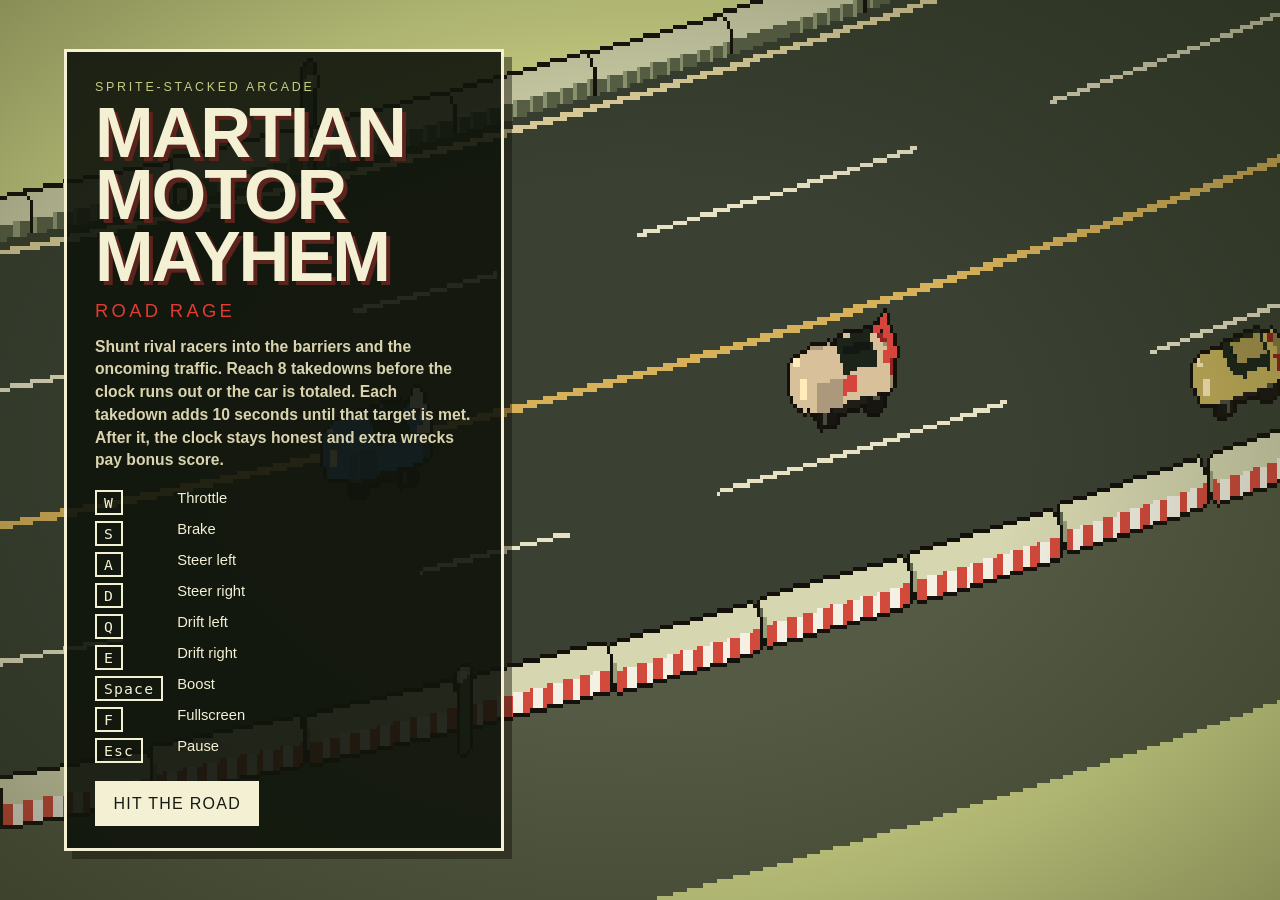
==== road-rage-stacked/index.html @ ca30a766 "Add a sprite-stacked Road Rage that fills the frame Draw the freeway with stacked slices instead of " ====
<!DOCTYPE html>
<html lang="en">
<head>
  <meta charset="UTF-8" />
  <meta name="viewport" content="width=device-width, initial-scale=1" />
  <title>Martian Motor Mayhem</title>
  <link rel="icon" href="data:image/svg+xml,%3Csvg xmlns='http://www.w3.org/2000/svg' viewBox='0 0 16 16'%3E%3Crect width='16' height='16' fill='%23161a10'/%3E%3Crect x='2' y='7' width='12' height='5' fill='%23d7c09a'/%3E%3Crect x='4' y='4' width='7' height='4' fill='%23e23b32'/%3E%3C/svg%3E" />
  <link rel="stylesheet" href="css/style.css" />
</head>
<body>
  <div id="app">
    <canvas id="view" width="384" height="216"></canvas>
    <div id="grade"></div>
    <div id="hurt"></div>
    <div id="flash"></div>

    <div id="hud" class="hidden">
      <div class="topbar">
        <div class="stat">
          <span class="label">Time</span>
          <strong id="timer">1:00</strong>
          <em id="plus" class="plus"></em>
        </div>
        <div class="stat center">
          <span class="label">Road Rage</span>
          <strong id="takedowns">0 / 8</strong>
          <em id="bonus-flag" class="flag hidden">Bonus</em>
        </div>
        <div class="stat right">
          <span class="label">Score</span>
          <strong id="score">0</strong>
        </div>
      </div>
      <p id="callout"></p>
      <div class="bottombar">
        <div class="map-wrap">
          <canvas id="minimap" width="220" height="220" aria-label="Track map"></canvas>
        </div>
        <div class="speedbox">
          <strong id="speed">0</strong>
          <span>km/h</span>
        </div>
        <div class="bars">
          <label for="boost-fill">Boost <i id="boost-num">0</i></label>
          <div class="track" id="boost-track"><div id="boost-fill"></div></div>
          <label for="damage-fill">Damage <i id="damage-num">0%</i></label>
          <div class="track damage" id="damage-track"><div id="damage-fill"></div></div>
        </div>
      </div>
    </div>

    <div id="menu" class="overlay">
      <div class="panel">
        <p class="kicker">Sprite-stacked arcade</p>
        <h1>Martian Motor Mayhem</h1>
        <p class="event">Road Rage</p>
        <p class="deck">
          Shunt rival racers into the barriers and the oncoming traffic.
          Reach 8 takedowns before the clock runs out or the car is totaled.
          Each takedown adds 10 seconds until that target is met. After it,
          the clock stays honest and extra wrecks pay bonus score.
        </p>
        <div class="keys">
          <kbd>W</kbd><span>Throttle</span>
          <kbd>S</kbd><span>Brake</span>
          <kbd>A</kbd><span>Steer left</span>
          <kbd>D</kbd><span>Steer right</span>
          <kbd>Q</kbd><span>Drift left</span>
          <kbd>E</kbd><span>Drift right</span>
          <kbd>Space</kbd><span>Boost</span>
          <kbd>F</kbd><span>Fullscreen</span>
          <kbd>Esc</kbd><span>Pause</span>
        </div>
        <div class="row">
          <button id="start-btn" type="button">Hit the road</button>
        </div>
      </div>
    </div>

    <div id="pause" class="overlay center hidden">
      <div class="panel">
        <p class="kicker">Martian Motor Mayhem</p>
        <h1>Paused</h1>
        <p class="event">Road Rage</p>
        <p class="deck">The freeway is holding its breath. Resume the run, or quit back to the start.</p>
        <div class="row">
          <button id="resume-btn" type="button">Resume</button>
          <button id="quit-btn" type="button" class="ghost">Quit</button>
        </div>
      </div>
    </div>

    <div id="results" class="overlay center hidden">
      <div class="panel">
        <p class="kicker">Road Rage</p>
        <h1 id="res-title">Time up</h1>
        <p class="deck" id="res-deck"></p>
        <div class="keys" id="res-stats"></div>
        <div class="row">
          <button id="retry-btn" type="button">Run it back</button>
          <button id="menu-btn" type="button" class="ghost">Menu</button>
        </div>
      </div>
    </div>

    <p id="debug" class="hidden"></p>
    <p id="boot-error" hidden></p>
  </div>
  <script type="module" src="js/main.js"></script>
</body>
</html>
---- road-rage-stacked/css/style.css ----
:root {
  --ink: #161a10;
  --cream: #f3f0d4;
  --cream-dim: #d9d3ae;
  --olive: #c5cb86;
  --red: #e23b32;
  --amber: #e6b15a;
  --panel: rgba(16, 20, 12, 0.9);
  color-scheme: dark;
}

* { box-sizing: border-box; }

html, body {
  margin: 0;
  width: 100%;
  height: 100%;
  overflow: hidden;
  background: #161a10;
  color: var(--cream);
  font-family: "Arial Black", "Arial Narrow", Impact, Haettenschweiler, sans-serif;
}

#app {
  position: fixed;
  inset: 0;
  width: 100%;
  height: 100%;
  background: #161a10;
}

#view {
  position: absolute;
  inset: 0;
  z-index: 0;
  width: 100%;
  height: 100%;
  display: block;
  background: #d5db8c;
  image-rendering: pixelated;
  image-rendering: crisp-edges;
}

#debug {
  position: absolute;
  left: 16px;
  bottom: 16px;
  z-index: 6;
  max-width: min(420px, calc(100% - 32px));
  margin: 0;
  padding: 8px 10px;
  background: rgba(16, 20, 12, 0.92);
  border: 2px solid var(--cream);
  color: var(--cream);
  font-family: "Trebuchet MS", "Segoe UI", sans-serif;
  font-size: 12px;
  line-height: 1.35;
  white-space: pre-wrap;
  pointer-events: none;
}

#grade, #hurt, #flash {
  position: absolute;
  inset: 0;
  pointer-events: none;
}

#grade {
  background: radial-gradient(ellipse at center, transparent 42%, rgba(28, 34, 12, 0.42) 100%);
}

#hurt {
  background: radial-gradient(ellipse at center, transparent 35%, rgba(160, 24, 16, 0.72) 100%);
  opacity: 0;
}

#flash {
  opacity: 0;
  background: #fff6ea;
  transition: opacity 0.45s ease-out;
}

.hidden { display: none !important; }

#boot-error {
  position: absolute;
  left: 16px;
  right: 16px;
  bottom: 16px;
  margin: 0;
  padding: 12px 14px;
  background: var(--panel);
  color: var(--cream);
  z-index: 5;
}

.overlay {
  position: absolute;
  inset: 0;
  display: flex;
  align-items: center;
  padding: clamp(16px, 5vw, 72px);
  pointer-events: none;
  z-index: 3;
}

.overlay.center {
  justify-content: center;
  background: rgba(12, 14, 8, 0.28);
}

.panel {
  pointer-events: auto;
  width: min(440px, 100%);
  padding: 28px 28px 22px;
  background: var(--panel);
  border: 3px solid var(--cream);
  box-shadow: 8px 8px 0 rgba(20, 16, 8, 0.45);
}

.kicker {
  margin: 0 0 8px;
  letter-spacing: 0.22em;
  text-transform: uppercase;
  color: var(--olive);
  font-size: 0.78rem;
}

h1 {
  margin: 0;
  font-size: clamp(2.4rem, 6vw, 4.4rem);
  line-height: 0.88;
  letter-spacing: -0.03em;
  text-transform: uppercase;
  color: var(--cream);
  text-shadow: 4px 4px 0 #5c221c;
}

.event {
  margin: 12px 0 0;
  color: var(--red);
  letter-spacing: 0.18em;
  text-transform: uppercase;
  font-size: 1.15rem;
}

.deck {
  margin: 14px 0 0;
  font-family: "Trebuchet MS", "Segoe UI", sans-serif;
  font-weight: 600;
  font-size: 0.98rem;
  line-height: 1.45;
  color: var(--cream-dim);
}

.keys {
  display: grid;
  grid-template-columns: auto 1fr;
  gap: 6px 14px;
  margin: 18px 0;
  font-family: "Trebuchet MS", "Segoe UI", sans-serif;
  font-size: 0.92rem;
}

kbd {
  justify-self: start;
  padding: 2px 7px;
  border: 2px solid var(--cream);
  color: var(--cream);
  letter-spacing: 0.08em;
}

.row {
  display: flex;
  flex-wrap: wrap;
  gap: 10px;
}

button {
  font-family: inherit;
  letter-spacing: 0.08em;
  text-transform: uppercase;
  background: var(--cream);
  color: var(--ink);
  border: 0;
  padding: 0.85rem 1.15rem;
  font-size: 1rem;
  cursor: pointer;
}

button:hover { background: #fff8dc; }

button:focus-visible {
  outline: 3px solid var(--red);
  outline-offset: 3px;
}

button.ghost {
  background: transparent;
  color: var(--cream);
  box-shadow: inset 0 0 0 3px var(--cream);
}

button.ghost:hover { background: rgba(243, 240, 212, 0.08); }

#hud {
  position: absolute;
  inset: 0;
  pointer-events: none;
  z-index: 2;
}

.topbar, .bottombar {
  position: absolute;
  left: 16px;
  right: 16px;
  display: flex;
  align-items: flex-end;
  justify-content: space-between;
  gap: 16px;
}

.topbar { top: 14px; align-items: flex-start; }

.stat { position: relative; min-width: 90px; }

.stat.center { text-align: center; }
.stat.right { text-align: right; }

.label {
  display: block;
  font-size: 0.72rem;
  letter-spacing: 0.16em;
  text-transform: uppercase;
  color: var(--olive);
}

.stat strong {
  display: block;
  font-size: clamp(1.6rem, 4vw, 2.6rem);
  line-height: 1;
  color: var(--cream);
  text-shadow: 2px 2px 0 rgba(20, 16, 8, 0.65);
}

#timer.low { color: var(--red); }

.flag {
  display: inline-block;
  margin-top: 4px;
  padding: 2px 8px;
  background: var(--red);
  color: #1a0806;
  letter-spacing: 0.14em;
  font-size: 0.75rem;
  font-style: normal;
  text-transform: uppercase;
}

.plus {
  position: absolute;
  left: 0;
  top: 100%;
  margin: 0;
  color: var(--amber);
  font-style: normal;
  letter-spacing: 0.08em;
  opacity: 0;
}

.plus.show { animation: rise 0.9s ease-out; }

#callout {
  position: absolute;
  left: 50%;
  top: 28%;
  transform: translate(-50%, -50%);
  margin: 0;
  font-size: clamp(2.4rem, 8vw, 6rem);
  letter-spacing: 0.04em;
  color: var(--red);
  text-shadow: 4px 4px 0 #1a100c, -2px 0 0 #f3f0d4;
  opacity: 0;
  white-space: nowrap;
}

#callout.show { animation: pop 0.8s ease-out; }

.bottombar { bottom: 14px; align-items: flex-end; }

.map-wrap {
  width: 168px;
  height: 168px;
  border: 3px solid var(--cream);
  box-shadow: 4px 4px 0 rgba(20, 16, 8, 0.45);
  background: rgba(16, 20, 10, 0.4);
  flex: none;
}

#minimap { width: 100%; height: 100%; display: block; }

.speedbox {
  margin-bottom: 6px;
}

.speedbox strong {
  display: block;
  font-size: clamp(2.2rem, 5vw, 3.4rem);
  line-height: 0.85;
  color: var(--cream);
  text-shadow: 3px 3px 0 rgba(20, 16, 8, 0.7);
}

.speedbox span {
  letter-spacing: 0.16em;
  font-size: 0.75rem;
  color: var(--olive);
}

.bars {
  width: min(360px, 46vw);
  margin-left: auto;
  font-family: "Trebuchet MS", "Segoe UI", sans-serif;
}

.bars label {
  display: flex;
  justify-content: space-between;
  margin: 8px 0 4px;
  letter-spacing: 0.14em;
  text-transform: uppercase;
  font-size: 0.72rem;
  color: var(--olive);
}

.track {
  height: 14px;
  border: 2px solid var(--cream);
  background: rgba(12, 14, 8, 0.45);
}

.track > div {
  height: 100%;
  width: 0;
  background: var(--olive);
}

#boost-track.hot > div { background: var(--amber); }
#damage-fill { background: var(--amber); }
#damage-track.crit > div { background: var(--red); }

@keyframes pop {
  0% { transform: translate(-50%, -40%) scale(0.6); opacity: 0; }
  18% { transform: translate(-50%, -50%) scale(1.06); opacity: 1; }
  70% { opacity: 1; }
  100% { transform: translate(-50%, -50%) scale(1); opacity: 0; }
}

@keyframes rise {
  0% { transform: translateY(6px); opacity: 0; }
  20% { opacity: 1; }
  100% { transform: translateY(-10px); opacity: 0; }
}

@media (max-width: 720px) {
  .overlay { align-items: flex-end; padding-bottom: 18px; }
  .panel { width: 100%; }
  .topbar { gap: 8px; }
  .stat strong { font-size: 1.35rem; }
  .map-wrap { width: 112px; height: 112px; }
  .bars { width: min(220px, 48vw); }
  #callout { top: 34%; font-size: 2.2rem; }
}
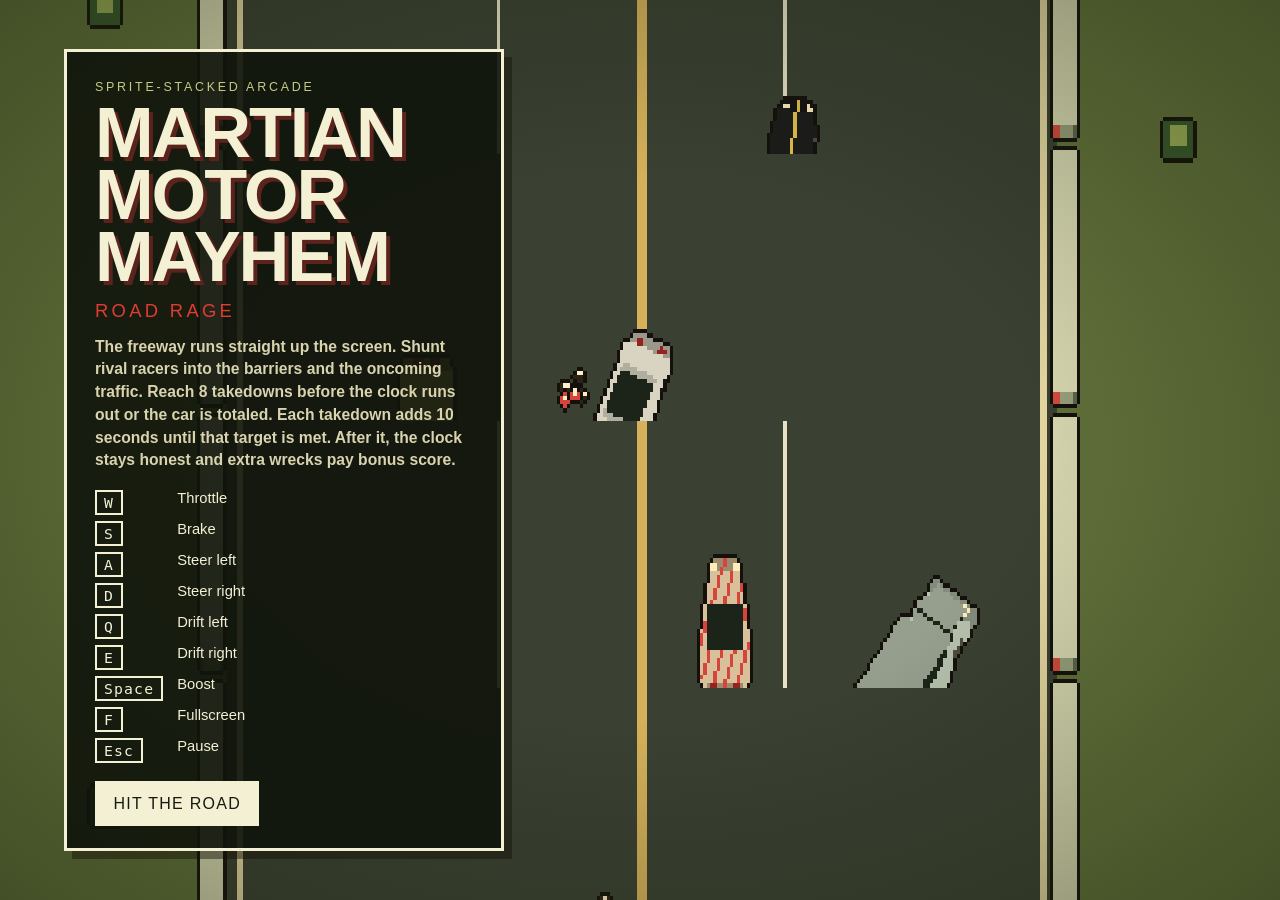
==== commit 30c8c72f: "Point the stacked freeway straight up the screen Use a Spy Hunter overhead scroll, real-car stacks, " ====
--- a/road-rage-stacked/index.html
+++ b/road-rage-stacked/index.html
@@ -34,7 +34,7 @@
       <p id="callout"></p>
       <div class="bottombar">
         <div class="map-wrap">
-          <canvas id="minimap" width="220" height="220" aria-label="Track map"></canvas>
+          <canvas id="minimap" width="64" height="220" aria-label="Progress along the freeway"></canvas>
         </div>
         <div class="speedbox">
           <strong id="speed">0</strong>
@@ -43,7 +43,7 @@
         <div class="bars">
           <label for="boost-fill">Boost <i id="boost-num">0</i></label>
           <div class="track" id="boost-track"><div id="boost-fill"></div></div>
-          <label for="damage-fill">Damage <i id="damage-num">0%</i></label>
+          <label class="damage-label" for="damage-fill">Damage <i id="damage-num">0%</i></label>
           <div class="track damage" id="damage-track"><div id="damage-fill"></div></div>
         </div>
       </div>
@@ -55,7 +55,7 @@
         <h1>Martian Motor Mayhem</h1>
         <p class="event">Road Rage</p>
         <p class="deck">
-          Shunt rival racers into the barriers and the oncoming traffic.
+          The freeway runs straight up the screen. Shunt rival racers into the barriers and the oncoming traffic.
           Reach 8 takedowns before the clock runs out or the car is totaled.
           Each takedown adds 10 seconds until that target is met. After it,
           the clock stays honest and extra wrecks pay bonus score.
--- a/road-rage-stacked/css/style.css
+++ b/road-rage-stacked/css/style.css
@@ -289,8 +289,8 @@
 .bottombar { bottom: 14px; align-items: flex-end; }
 
 .map-wrap {
-  width: 168px;
-  height: 168px;
+  width: 64px;
+  height: 220px;
   border: 3px solid var(--cream);
   box-shadow: 4px 4px 0 rgba(20, 16, 8, 0.45);
   background: rgba(16, 20, 10, 0.4);
@@ -318,7 +318,7 @@
 }
 
 .bars {
-  width: min(360px, 46vw);
+  width: min(480px, 62vw);
   margin-left: auto;
   font-family: "Trebuchet MS", "Segoe UI", sans-serif;
 }
@@ -333,10 +333,22 @@
   color: var(--olive);
 }
 
+.bars label.damage-label {
+  margin-top: 12px;
+  font-size: 1.05rem;
+  letter-spacing: 0.18em;
+  color: var(--cream);
+}
+
 .track {
   height: 14px;
   border: 2px solid var(--cream);
   background: rgba(12, 14, 8, 0.45);
+}
+
+#damage-track {
+  height: 36px;
+  border-width: 3px;
 }
 
 .track > div {
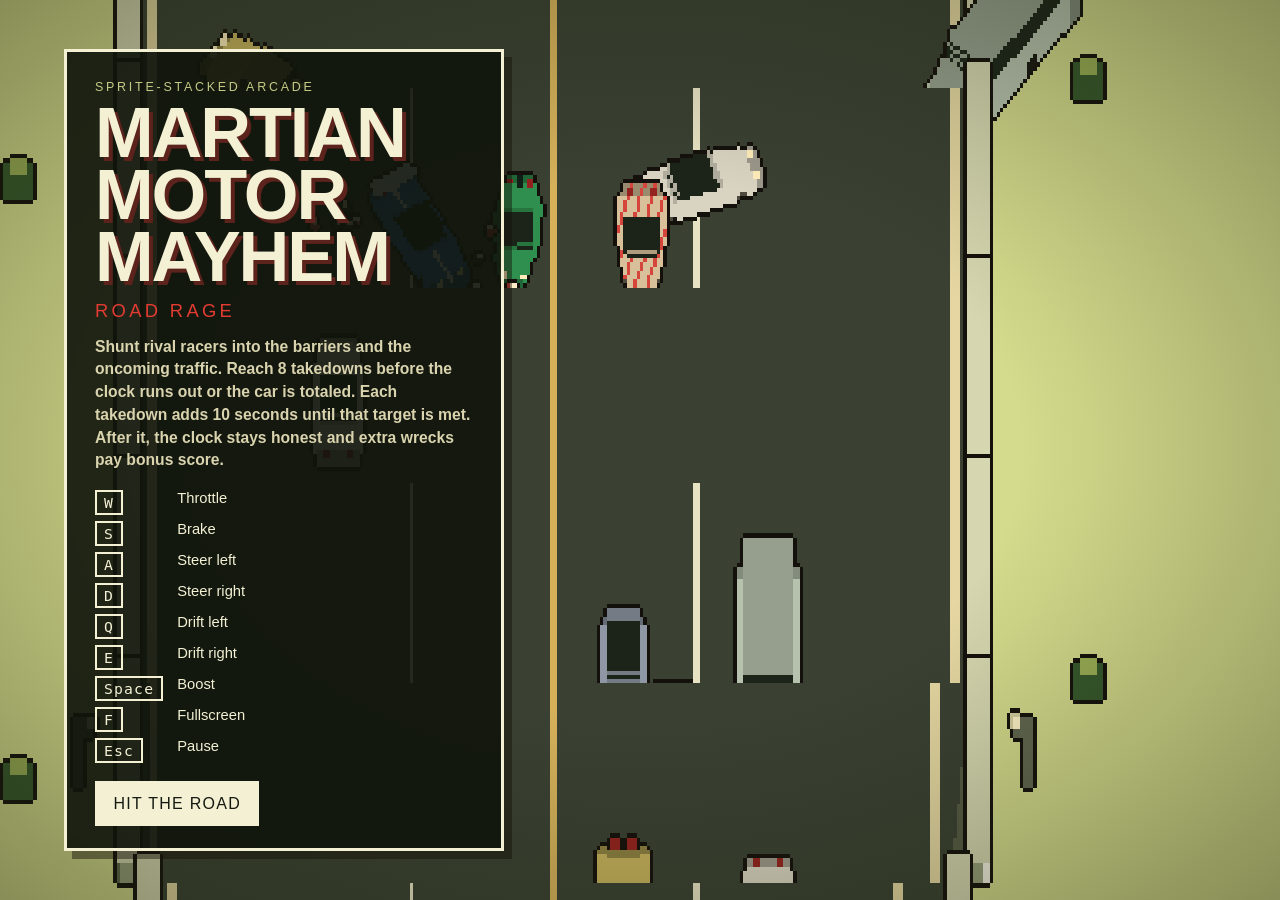
==== commit 7d97a7ab: "Restore the angled north-up stack view Put the camera, squash, and heading turn back to the first bu" ====
--- a/road-rage-stacked/index.html
+++ b/road-rage-stacked/index.html
@@ -55,7 +55,7 @@
         <h1>Martian Motor Mayhem</h1>
         <p class="event">Road Rage</p>
         <p class="deck">
-          The freeway runs straight up the screen. Shunt rival racers into the barriers and the oncoming traffic.
+          Shunt rival racers into the barriers and the oncoming traffic.
           Reach 8 takedowns before the clock runs out or the car is totaled.
           Each takedown adds 10 seconds until that target is met. After it,
           the clock stays honest and extra wrecks pay bonus score.
